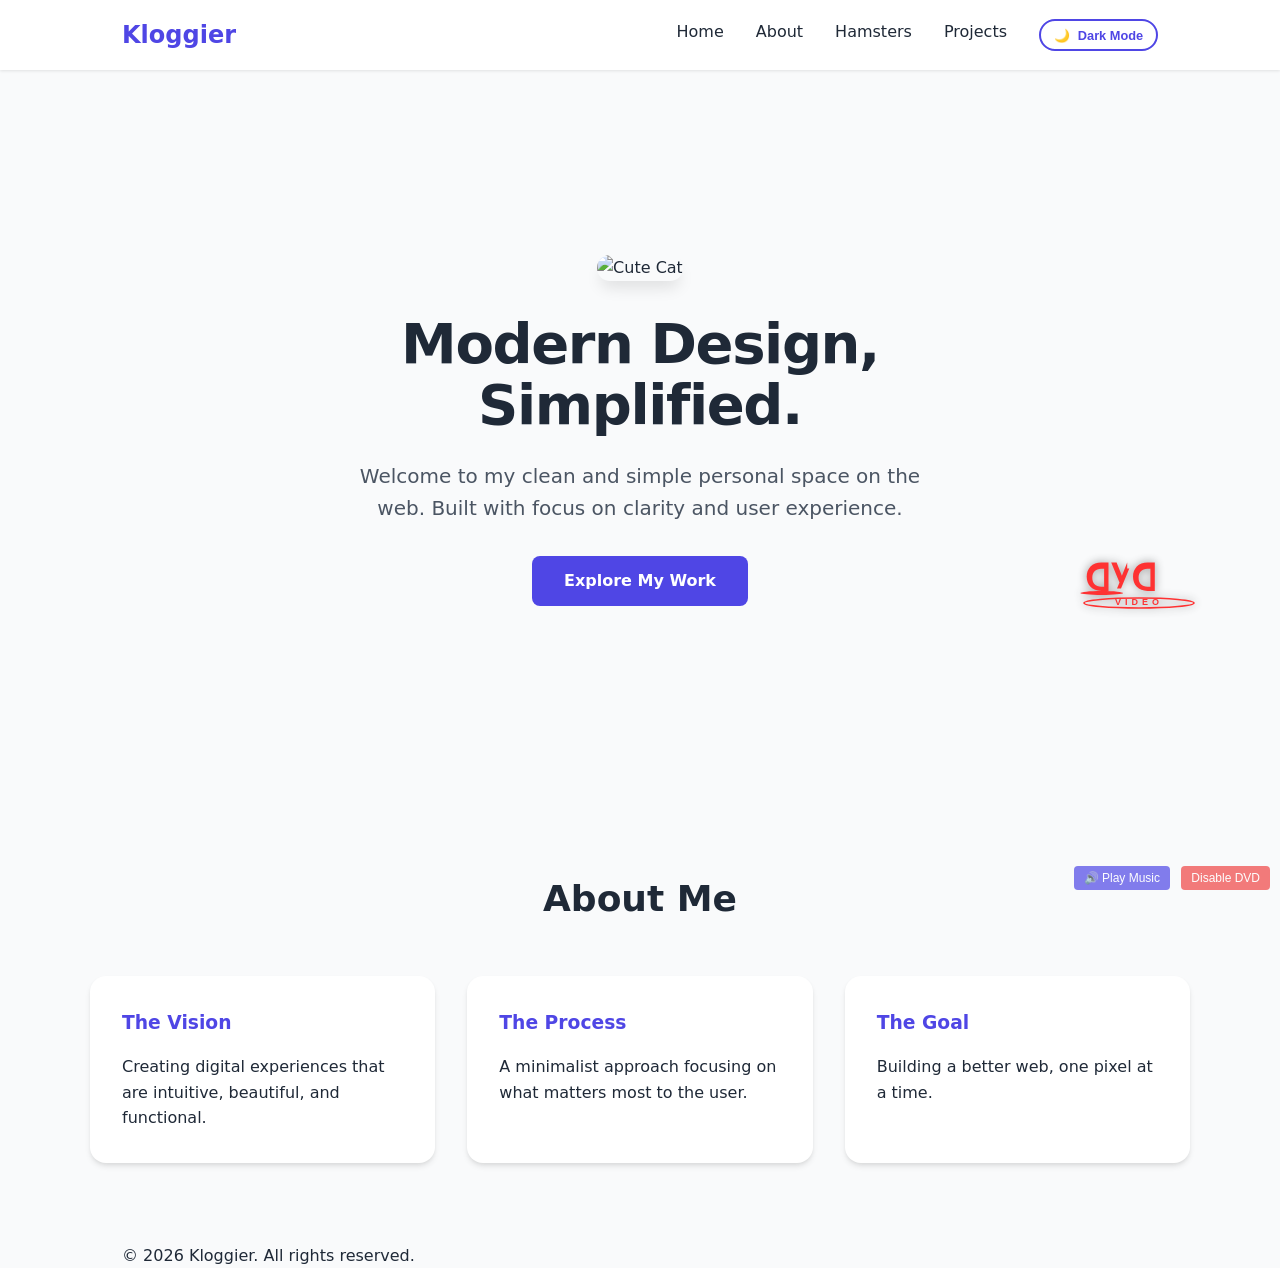
==== index.html @ 0bed594b "Add background music 'Get Out' by DAGAMES at 1% volume with control button" ====
<!DOCTYPE html>
<html lang="en">
<head>
    <meta charset="UTF-8">
    <meta name="viewport" content="width=device-width, initial-scale=1.0">
    <title>Modern Simple Web</title>
    <link rel="stylesheet" href="style.css">
</head>
<body>
    <div class="transition-overlay"></div>
    <script>
        // Check for saved theme preference or system preference
        if (localStorage.getItem('theme') === 'dark' || (!localStorage.getItem('theme') && window.matchMedia('(prefers-color-scheme: dark)').matches)) {
            document.body.classList.add('dark-mode');
        }
    </script>
    <header>
        <nav class="container">
            <div class="logo">Kloggier</div>
            <ul class="nav-links">
                <li><a href="index.html">Home</a></li>
                <li><a href="#about">About</a></li>
                <li><a href="hamsters.html">Hamsters</a></li>
                <li><a href="https://github.com/kloggier" target="_blank">Projects</a></li>
                <li>
                    <button id="themeToggle" class="theme-toggle">
                        <span id="themeIcon">🌙</span>
                        <span id="themeText">Dark Mode</span>
                    </button>
                </li>
            </ul>
        </nav>
    </header>

    <main>
        <section class="hero container">
            <div class="hero-content">
                <div class="hero-image">
                    <img src="https://images.unsplash.com/photo-1514888286974-6c03e2ca1dba?auto=format&fit=crop&q=80&w=500" alt="Cute Cat">
                </div>
                <h1>Modern Design, Simplified.</h1>
                <p>Welcome to my clean and simple personal space on the web. Built with focus on clarity and user experience.</p>
                <a href="hamsters.html" class="btn">Explore My Work</a>
            </div>
        </section>

        <section id="about" class="about container">
            <h2>About Me</h2>
            <div class="grid">
                <div class="card">
                    <h3>The Vision</h3>
                    <p>Creating digital experiences that are intuitive, beautiful, and functional.</p>
                </div>
                <div class="card">
                    <h3>The Process</h3>
                    <p>A minimalist approach focusing on what matters most to the user.</p>
                </div>
                <div class="card">
                    <h3>The Goal</h3>
                    <p>Building a better web, one pixel at a time.</p>
                </div>
            </div>
        </section>
    </main>

    <footer>
        <div class="container">
            <p>&copy; 2026 Kloggier. All rights reserved.</p>
        </div>
    </footer>

    <script>
        const themeToggle = document.getElementById('themeToggle');
        const themeIcon = document.getElementById('themeIcon');
        const themeText = document.getElementById('themeText');

        function updateToggleUI() {
            if (document.body.classList.contains('dark-mode')) {
                themeIcon.innerText = '☀️';
                themeText.innerText = 'Light Mode';
            } else {
                themeIcon.innerText = '🌙';
                themeText.innerText = 'Dark Mode';
            }
        }

        updateToggleUI();

        themeToggle.addEventListener('click', () => {
            document.body.classList.toggle('dark-mode');
            if (document.body.classList.contains('dark-mode')) {
                localStorage.setItem('theme', 'dark');
            } else {
                localStorage.setItem('theme', 'light');
            }
            updateToggleUI();
        });
    </script>
    <script src="dvd.js"></script>
    <script src="music.js"></script>
</body>
</html>
---- style.css ----
:root {
    --bg-color: #f9fafb;
    --text-color: #1f2937;
    --accent-color: #4f46e5;
    --card-bg: #ffffff;
    --nav-bg: rgba(255, 255, 255, 0.9);
    --font-family: 'Inter', system-ui, -apple-system, sans-serif;
    --container-width: 1100px;
    --border-color: #e5e7eb;
}

body.dark-mode {
    --bg-color: #111827;
    --text-color: #f9fafb;
    --card-bg: #1f2937;
    --nav-bg: rgba(17, 24, 39, 0.9);
    --border-color: #374151;
}

/* Toggle Button Style */
.theme-toggle {
    background: none;
    border: 2px solid var(--accent-color);
    color: var(--accent-color);
    padding: 0.4rem 0.8rem;
    border-radius: 2rem;
    cursor: pointer;
    font-weight: 600;
    transition: all 0.3s;
    font-size: 0.8rem;
    display: flex;
    align-items: center;
    gap: 0.5rem;
}

.theme-toggle:hover {
    background: var(--accent-color);
    color: white;
}

body.dark-mode .theme-toggle {
    border-color: #fbbf24;
    color: #fbbf24;
}

body.dark-mode .theme-toggle:hover {
    background: #fbbf24;
    color: #111827;
}

* {
    margin: 0;
    padding: 0;
    box-sizing: border-box;
}

body {
    background-color: var(--bg-color);
    color: var(--text-color);
    font-family: var(--font-family);
    line-height: 1.6;
    scroll-behavior: smooth;
}

.container {
    max-width: var(--container-width);
    margin: 0 auto;
    padding: 0 2rem;
}

header {
    background-color: var(--nav-bg);
    backdrop-filter: blur(8px);
    position: sticky;
    top: 0;
    z-index: 100;
    box-shadow: 0 1px 3px rgba(0,0,0,0.1);
    padding: 1rem 0;
}

nav {
    display: flex;
    justify-content: space-between;
    align-items: center;
}

.logo {
    font-size: 1.5rem;
    font-weight: 700;
    color: var(--accent-color);
}

.nav-links {
    list-style: none;
    display: flex;
    gap: 2rem;
}

.nav-links a {
    text-decoration: none;
    color: var(--text-color);
    font-weight: 500;
    transition: color 0.3s;
}

.nav-links a:hover {
    color: var(--accent-color);
}

.hero {
    min-height: 80vh;
    display: flex;
    align-items: center;
    justify-content: center;
    text-align: center;
    padding: 4rem 0;
}

.hero-content {
    max-width: 800px;
}

.hero-image {
    margin-bottom: 2rem;
}

.hero-image img {
    width: 250px; /* 2x smaller than typical full-width hero images */
    height: auto;
    border-radius: 2rem; /* Rounder corners */
    box-shadow: 0 10px 15px -3px rgba(0, 0, 0, 0.1);
}

.hero-content h1 {
    font-size: 3.5rem;
    margin-bottom: 1.5rem;
    font-weight: 800;
    letter-spacing: -0.025em;
    line-height: 1.1;
}

.hero-content p {
    font-size: 1.25rem;
    margin: 0 auto 2rem;
    max-width: 600px;
    color: #4b5563;
}

.btn {
    display: inline-block;
    background-color: var(--accent-color);
    color: white;
    padding: 0.75rem 2rem;
    border-radius: 0.5rem;
    text-decoration: none;
    font-weight: 600;
    transition: background-color 0.3s, transform 0.2s;
}

.btn:hover {
    background-color: #4338ca;
    transform: translateY(-2px);
}

.about {
    padding: 5rem 0;
}

.about h2 {
    text-align: center;
    font-size: 2.25rem;
    margin-bottom: 3rem;
}

.grid {
    display: grid;
    grid-template-columns: repeat(auto-fit, minmax(300px, 1fr));
    gap: 2rem;
}

.card {
    background-color: var(--card-bg);
    padding: 2rem;
    border-radius: 1rem;
    box-shadow: 0 4px 6px -1px rgba(0, 0, 0, 0.1), 0 2px 4px -1px rgba(0, 0, 0, 0.06);
    transition: transform 0.3s;
}

.card:hover {
    transform: translateY(-5px);
}

.card h3 {
    margin-bottom: 1rem;
    color: var(--accent-color);
}

/* Page Transition Overlay */
.transition-overlay {
    position: fixed;
    top: 0;
    left: 0;
    width: 100%;
    height: 100%;
    background: var(--bg-color);
    z-index: 9999;
    pointer-events: none;
    animation: fadeOut 0.8s ease-out forwards;
}

@keyframes fadeOut {
    0% { opacity: 1; visibility: visible; }
    99% { opacity: 0; visibility: visible; }
    100% { opacity: 0; visibility: hidden; }
}

/* Smooth Fade In */
body {
    animation: fadeIn 0.5s ease-in;
}

@keyframes fadeIn {
    from { opacity: 0; }
    to { opacity: 1; }
}

/* Enhanced Hover Effects */
.card, .btn {
    transition: all 0.3s cubic-bezier(0.4, 0, 0.2, 1);
}

.card:hover {
    box-shadow: 0 20px 25px -5px rgba(0, 0, 0, 0.1), 0 10px 10px -5px rgba(0, 0, 0, 0.04);
}
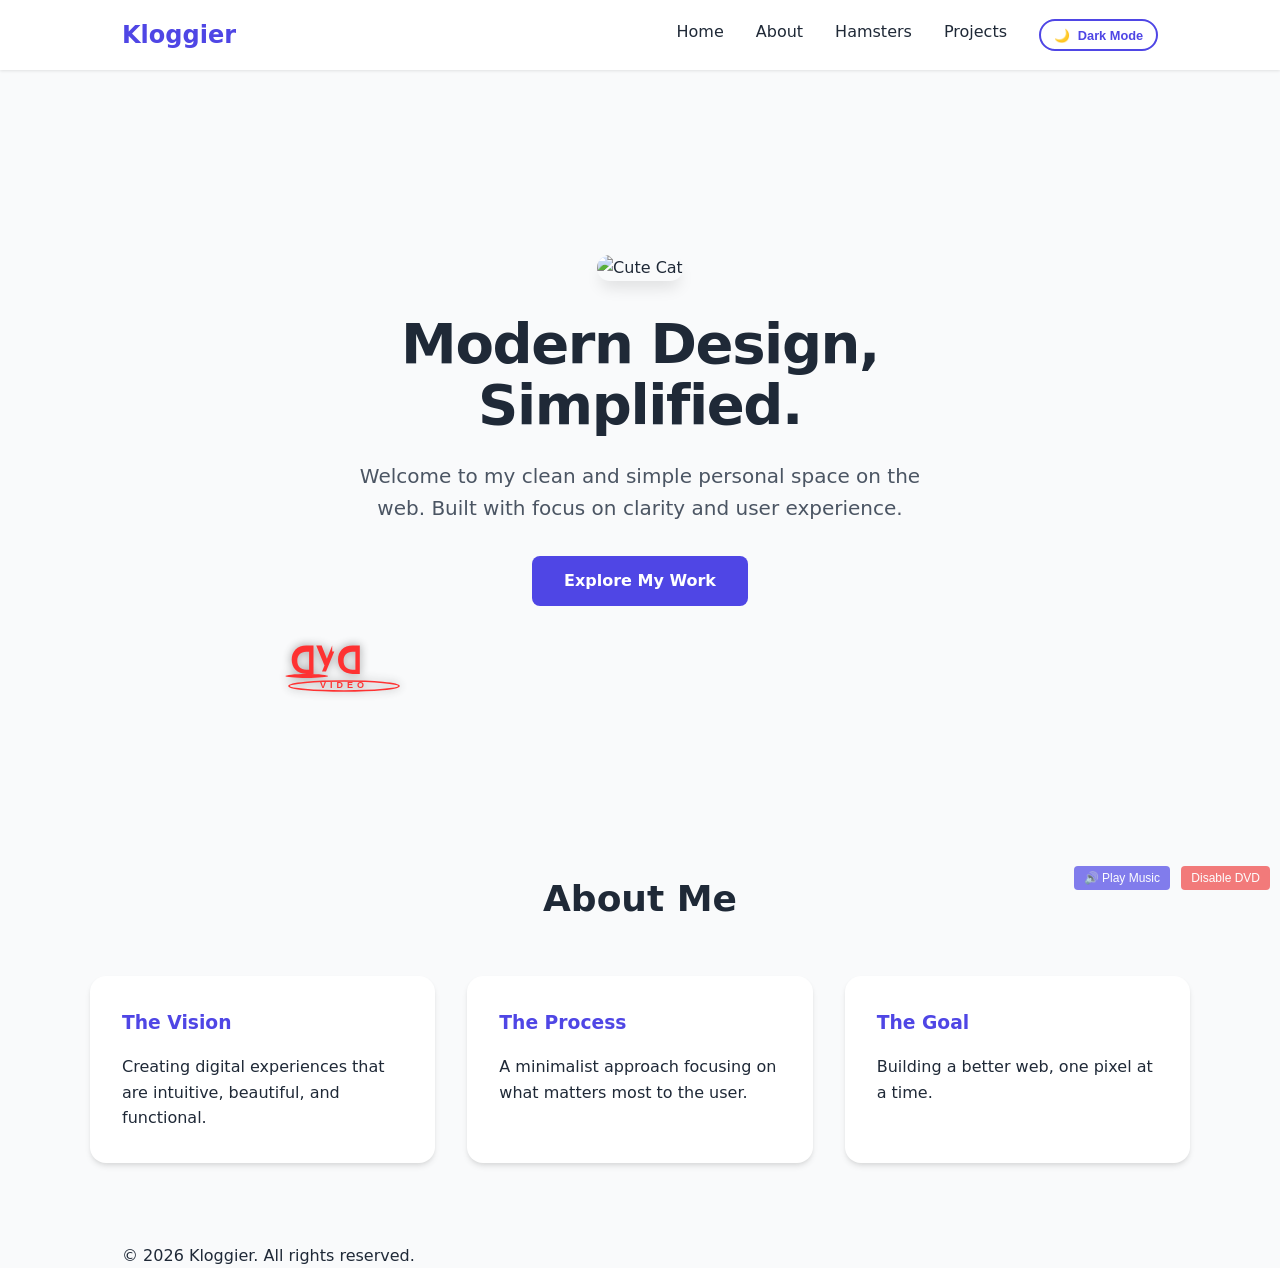
==== commit 338e8068: "Register hacker easter egg across all pages" ====
--- a/index.html
+++ b/index.html
@@ -98,5 +98,6 @@
     </script>
     <script src="dvd.js"></script>
     <script src="music.js"></script>
+    <script src="hacker.js"></script>
 </body>
 </html>
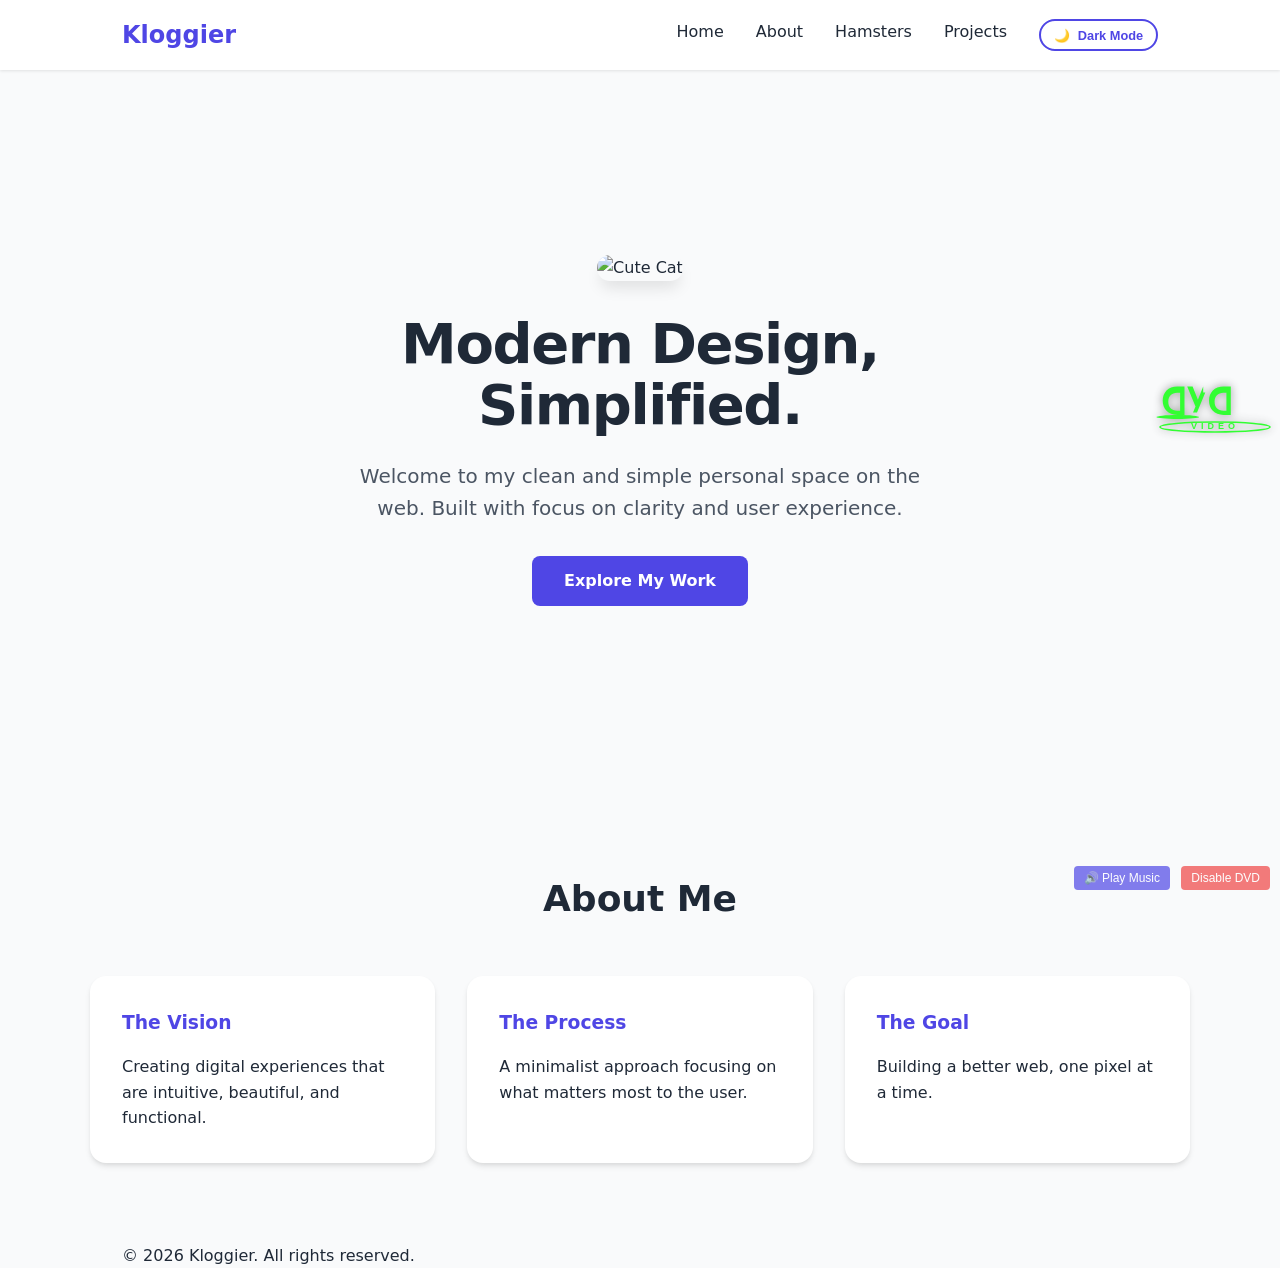
==== commit f33a365a: "Refactor achievement system" ====
--- a/index.html
+++ b/index.html
@@ -69,6 +69,7 @@
         </div>
     </footer>
 
+    <script src="achievements.js"></script>
     <script>
         const themeToggle = document.getElementById('themeToggle');
         const themeIcon = document.getElementById('themeIcon');
@@ -87,6 +88,7 @@
         updateToggleUI();
 
         themeToggle.addEventListener('click', () => {
+            unlock('theme_flip');
             document.body.classList.toggle('dark-mode');
             if (document.body.classList.contains('dark-mode')) {
                 localStorage.setItem('theme', 'dark');
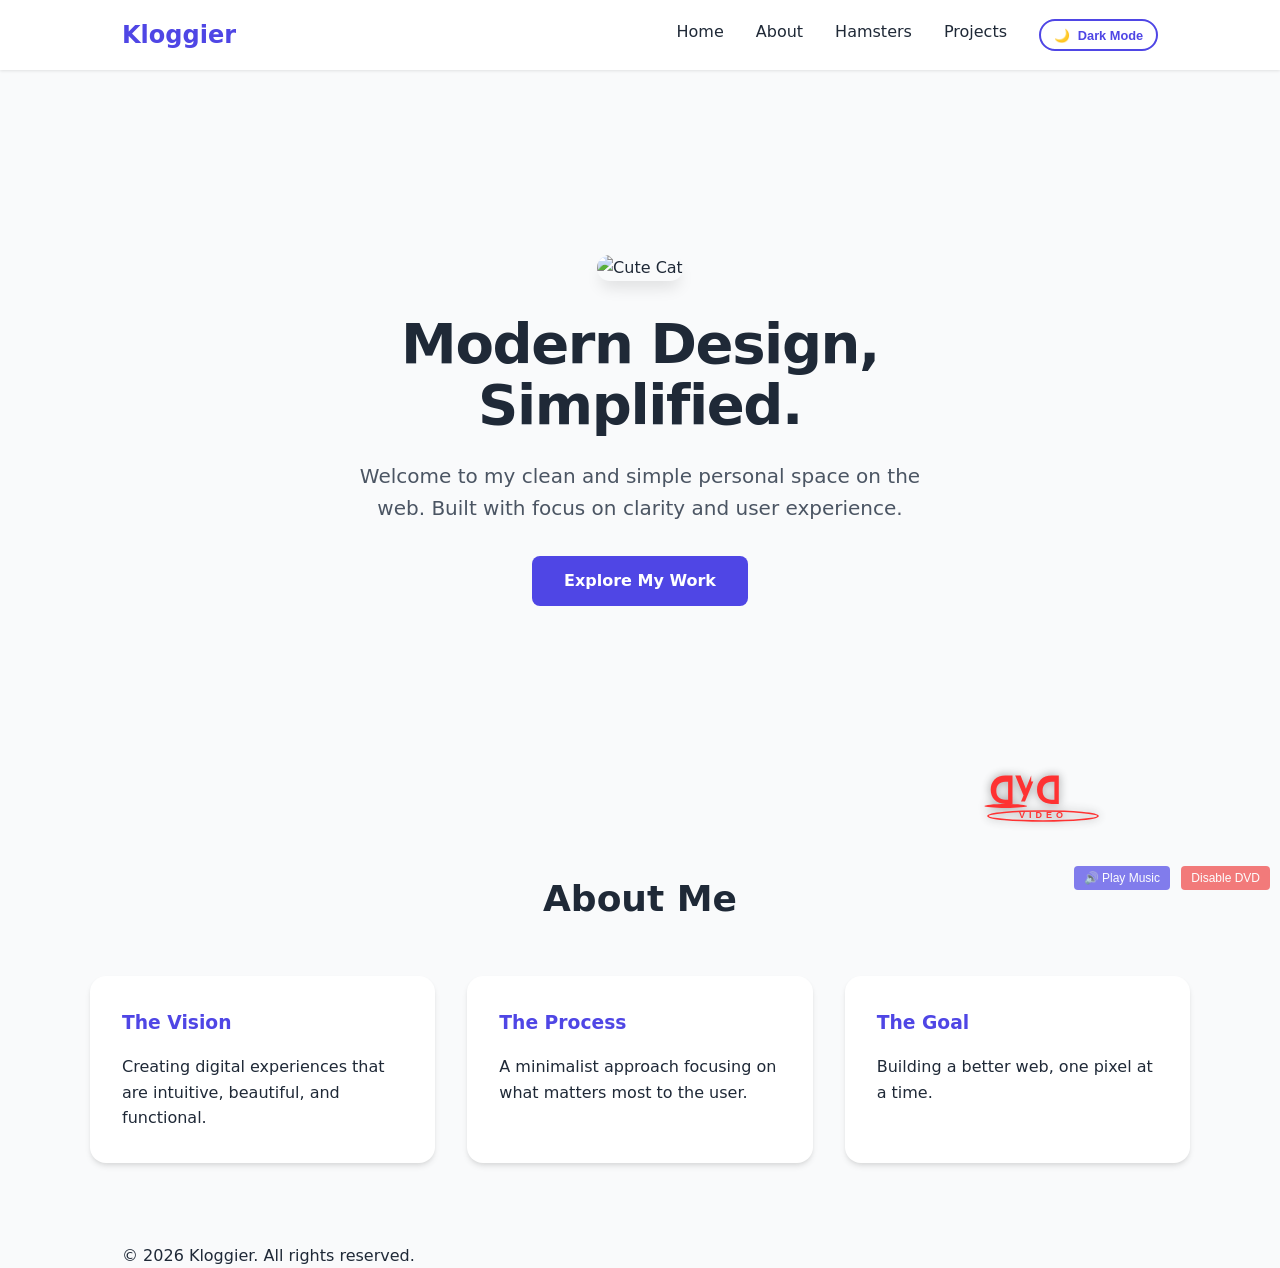
==== commit 8beed23c: "Implement hell-themed Tic-Tac-Toe and trigger/revert logic" ====
--- a/index.html
+++ b/index.html
@@ -9,9 +9,25 @@
 <body>
     <div class="transition-overlay"></div>
     <script>
-        // Check for saved theme preference or system preference
-        if (localStorage.getItem('theme') === 'dark' || (!localStorage.getItem('theme') && window.matchMedia('(prefers-color-scheme: dark)').matches)) {
+        // Check for Hell Mode
+        if (localStorage.getItem('hellMode') === 'active') {
+            document.body.classList.add('hell-mode');
+        } else if (localStorage.getItem('theme') === 'dark' || (!localStorage.getItem('theme') && window.matchMedia('(prefers-color-scheme: dark)').matches)) {
             document.body.classList.add('dark-mode');
+        }
+
+        // Secret command to revert
+        function secretRevert() {
+            if (document.body.classList.contains('dark-mode')) {
+                alert("You must be in Light Mode to reveal the truth.");
+                return;
+            }
+            if (document.body.classList.contains('hell-mode')) {
+                localStorage.removeItem('hellMode');
+                document.body.classList.remove('hell-mode');
+                alert("The illusion of hell has lifted.");
+                location.reload();
+            }
         }
     </script>
     <header>
@@ -55,7 +71,7 @@
                     <h3>The Process</h3>
                     <p>A minimalist approach focusing on what matters most to the user.</p>
                 </div>
-                <div class="card">
+                <div class="card" onclick="secretRevert()" style="cursor: pointer;">
                     <h3>The Goal</h3>
                     <p>Building a better web, one pixel at a time.</p>
                 </div>
--- a/style.css
+++ b/style.css
@@ -15,6 +15,17 @@
     --card-bg: #1f2937;
     --nav-bg: rgba(17, 24, 39, 0.9);
     --border-color: #374151;
+}
+
+body.hell-mode {
+    --bg-color: #200;
+    --text-color: #f00;
+    --card-bg: #400;
+    --nav-bg: #100;
+    --border-color: #600;
+    background-image: url('https://images.unsplash.com/photo-1542273917-63519c72e21e?auto=format&fit=crop&q=80&w=2000');
+    background-size: cover;
+    background-blend-mode: multiply;
 }
 
 /* Toggle Button Style */
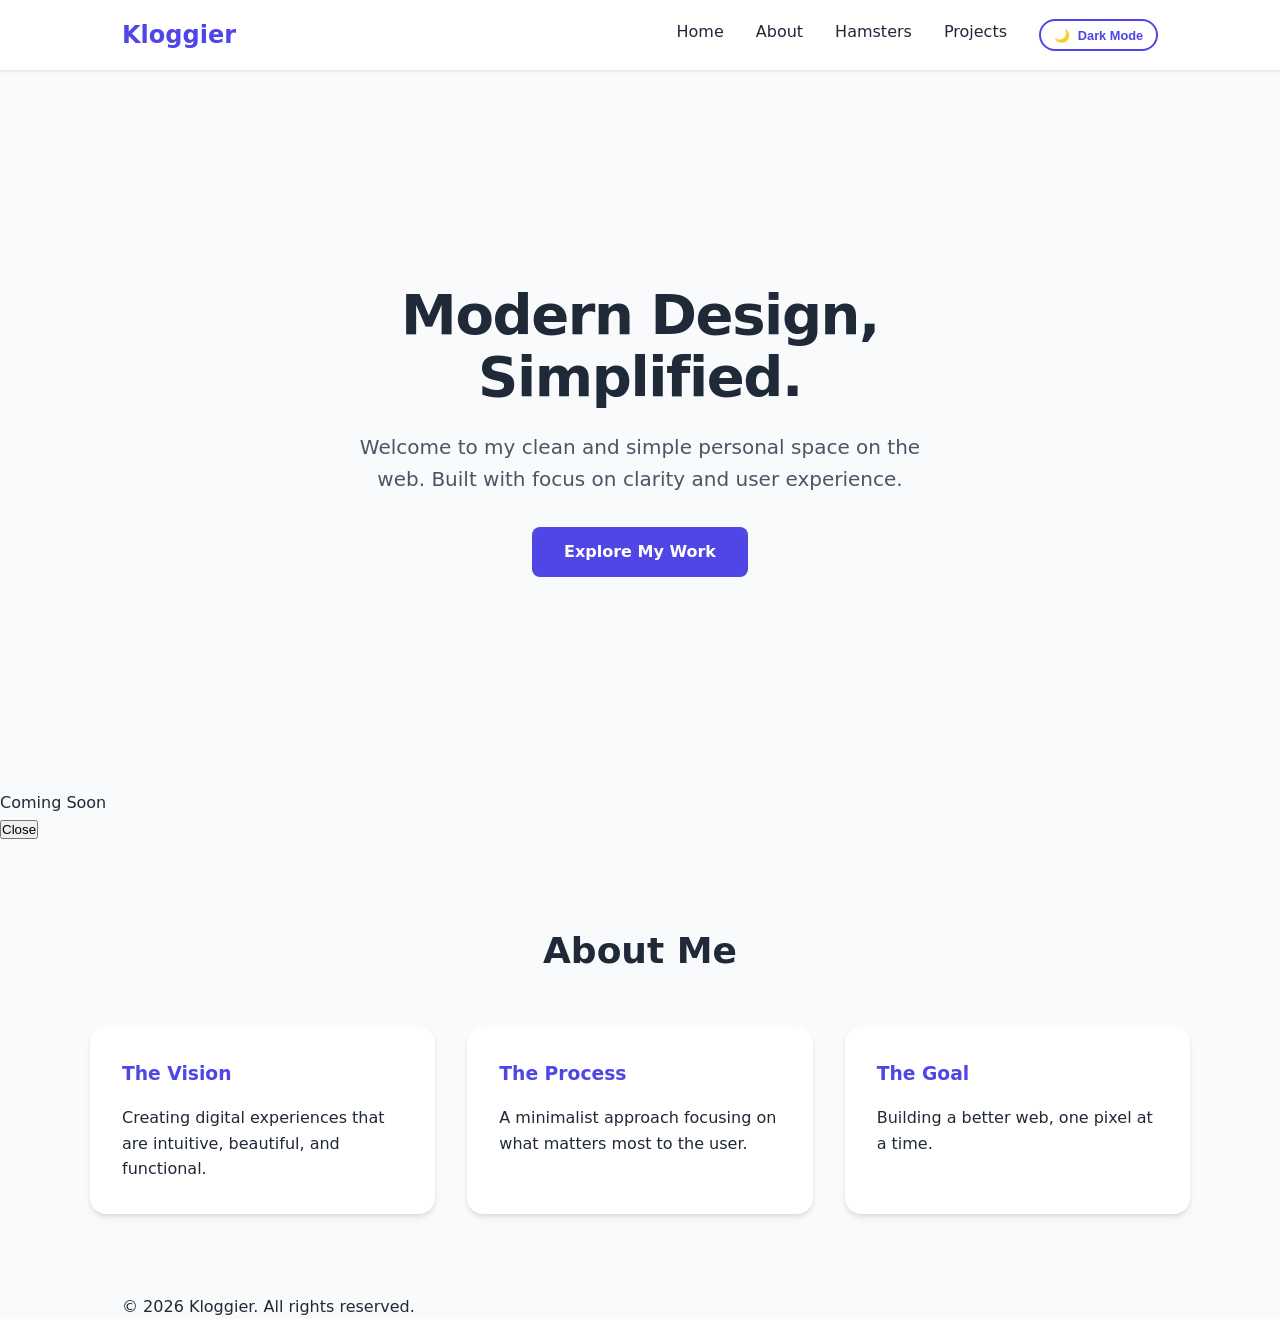
==== commit 1aa48e2d: "Restore light mode toggle" ====
--- a/index.html
+++ b/index.html
@@ -5,9 +5,6 @@
     <meta name="viewport" content="width=device-width, initial-scale=1.0">
     <title>Modern Simple Web</title>
     <link rel="stylesheet" href="style.css">
-</head>
-<body>
-    <div class="transition-overlay"></div>
     <script>
         // Check for Hell Mode
         if (localStorage.getItem('hellMode') === 'active') {
@@ -30,6 +27,9 @@
             }
         }
     </script>
+</head>
+<body>
+    <div class="transition-overlay"></div>
     <header>
         <nav class="container">
             <div class="logo">Kloggier</div>
@@ -51,14 +51,26 @@
     <main>
         <section class="hero container">
             <div class="hero-content">
-                <div class="hero-image">
-                    <img src="https://images.unsplash.com/photo-1514888286974-6c03e2ca1dba?auto=format&fit=crop&q=80&w=500" alt="Cute Cat">
+                <div class="cube-container">
+                    <div class="cube">
+                        <div class="face front"></div>
+                        <div class="face back"></div>
+                        <div class="face right"></div>
+                        <div class="face left"></div>
+                        <div class="face top"></div>
+                        <div class="face bottom"></div>
+                    </div>
                 </div>
                 <h1>Modern Design, Simplified.</h1>
                 <p>Welcome to my clean and simple personal space on the web. Built with focus on clarity and user experience.</p>
                 <a href="hamsters.html" class="btn">Explore My Work</a>
             </div>
         </section>
+        
+        <div id="contactModal" class="modal">
+            <p>Coming Soon</p>
+            <button onclick="hideModal()">Close</button>
+        </div>
 
         <section id="about" class="about container">
             <h2>About Me</h2>
@@ -85,8 +97,14 @@
         </div>
     </footer>
 
-    <script src="achievements.js"></script>
     <script>
+        function showModal() {
+            document.getElementById('contactModal').style.display = 'block';
+        }
+        function hideModal() {
+            document.getElementById('contactModal').style.display = 'none';
+        }
+        
         const themeToggle = document.getElementById('themeToggle');
         const themeIcon = document.getElementById('themeIcon');
         const themeText = document.getElementById('themeText');
@@ -104,7 +122,6 @@
         updateToggleUI();
 
         themeToggle.addEventListener('click', () => {
-            unlock('theme_flip');
             document.body.classList.toggle('dark-mode');
             if (document.body.classList.contains('dark-mode')) {
                 localStorage.setItem('theme', 'dark');
@@ -114,8 +131,5 @@
             updateToggleUI();
         });
     </script>
-    <script src="dvd.js"></script>
-    <script src="music.js"></script>
-    <script src="hacker.js"></script>
 </body>
 </html>
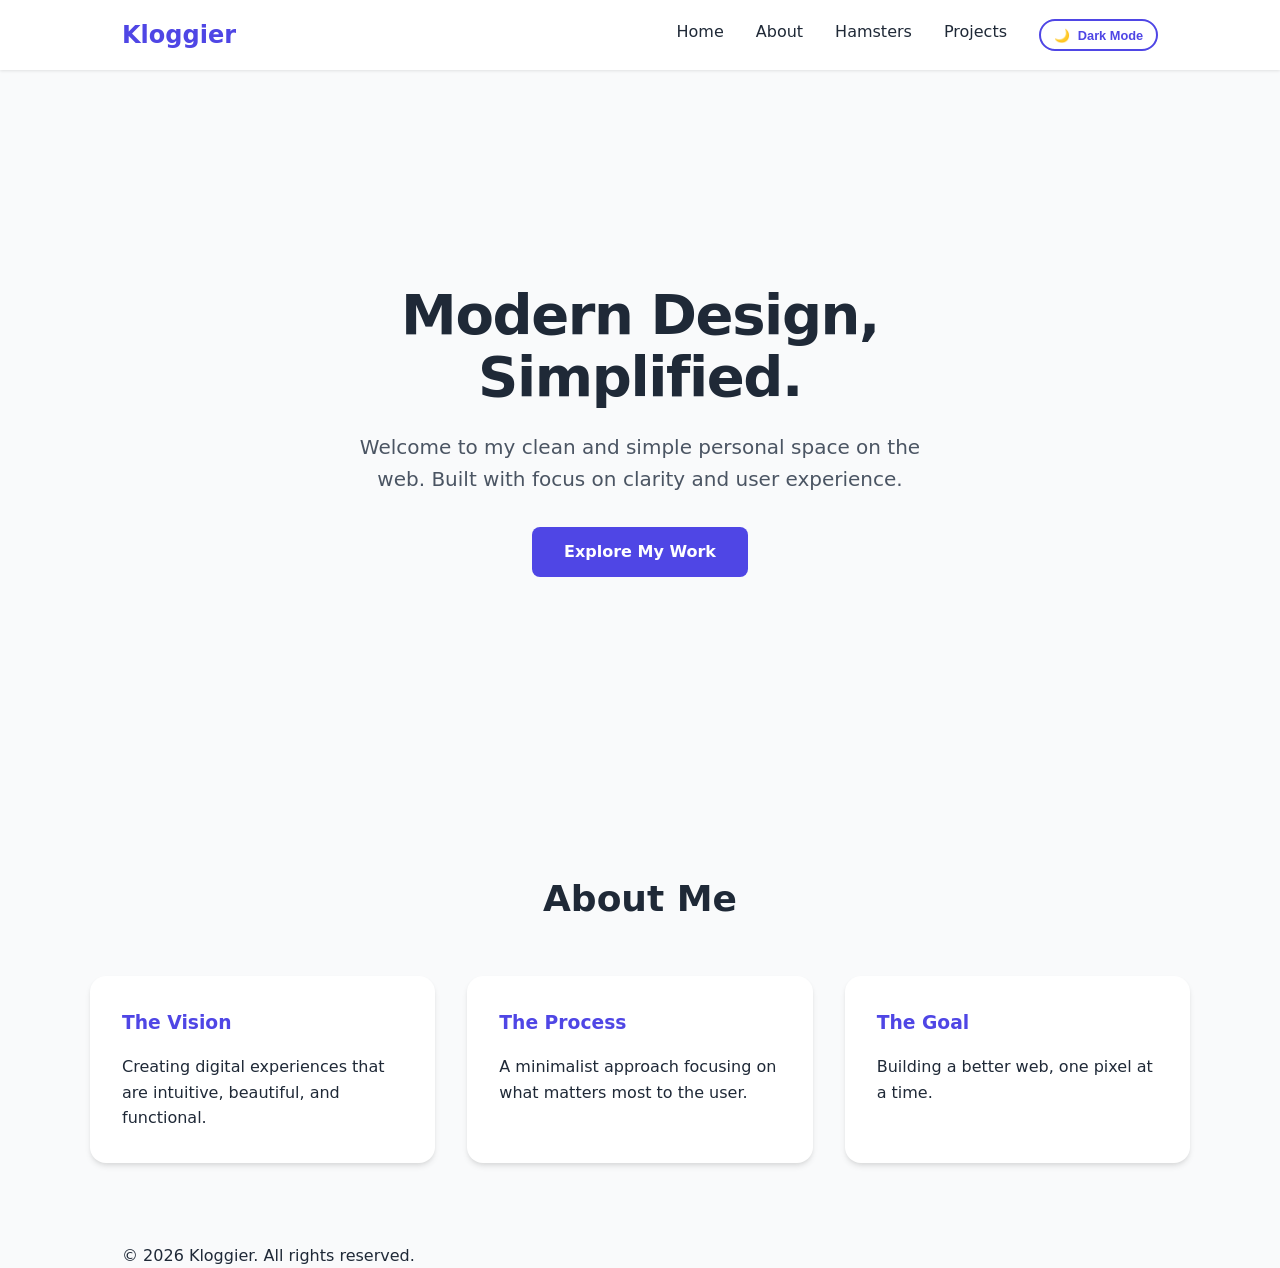
==== commit 0e115135: "Centralize state and clean UI" ====
--- a/index.html
+++ b/index.html
@@ -5,27 +5,9 @@
     <meta name="viewport" content="width=device-width, initial-scale=1.0">
     <title>Modern Simple Web</title>
     <link rel="stylesheet" href="style.css">
+    <script src="_s_912.js"></script>
     <script>
-        // Check for Hell Mode
-        if (localStorage.getItem('hellMode') === 'active') {
-            document.body.classList.add('hell-mode');
-        } else if (localStorage.getItem('theme') === 'dark' || (!localStorage.getItem('theme') && window.matchMedia('(prefers-color-scheme: dark)').matches)) {
-            document.body.classList.add('dark-mode');
-        }
-
-        // Secret command to revert
-        function secretRevert() {
-            if (document.body.classList.contains('dark-mode')) {
-                alert("You must be in Light Mode to reveal the truth.");
-                return;
-            }
-            if (document.body.classList.contains('hell-mode')) {
-                localStorage.removeItem('hellMode');
-                document.body.classList.remove('hell-mode');
-                alert("The illusion of hell has lifted.");
-                location.reload();
-            }
-        }
+        initTheme();
     </script>
 </head>
 <body>
@@ -67,11 +49,6 @@
             </div>
         </section>
         
-        <div id="contactModal" class="modal">
-            <p>Coming Soon</p>
-            <button onclick="hideModal()">Close</button>
-        </div>
-
         <section id="about" class="about container">
             <h2>About Me</h2>
             <div class="grid">
@@ -83,7 +60,7 @@
                     <h3>The Process</h3>
                     <p>A minimalist approach focusing on what matters most to the user.</p>
                 </div>
-                <div class="card" onclick="secretRevert()" style="cursor: pointer;">
+                <div class="card">
                     <h3>The Goal</h3>
                     <p>Building a better web, one pixel at a time.</p>
                 </div>
@@ -98,13 +75,6 @@
     </footer>
 
     <script>
-        function showModal() {
-            document.getElementById('contactModal').style.display = 'block';
-        }
-        function hideModal() {
-            document.getElementById('contactModal').style.display = 'none';
-        }
-        
         const themeToggle = document.getElementById('themeToggle');
         const themeIcon = document.getElementById('themeIcon');
         const themeText = document.getElementById('themeText');
@@ -122,6 +92,7 @@
         updateToggleUI();
 
         themeToggle.addEventListener('click', () => {
+            unlock('h5');
             document.body.classList.toggle('dark-mode');
             if (document.body.classList.contains('dark-mode')) {
                 localStorage.setItem('theme', 'dark');
--- a/style.css
+++ b/style.css
@@ -15,17 +15,6 @@
     --card-bg: #1f2937;
     --nav-bg: rgba(17, 24, 39, 0.9);
     --border-color: #374151;
-}
-
-body.hell-mode {
-    --bg-color: #200;
-    --text-color: #f00;
-    --card-bg: #400;
-    --nav-bg: #100;
-    --border-color: #600;
-    background-image: url('https://images.unsplash.com/photo-1542273917-63519c72e21e?auto=format&fit=crop&q=80&w=2000');
-    background-size: cover;
-    background-blend-mode: multiply;
 }
 
 /* Toggle Button Style */
